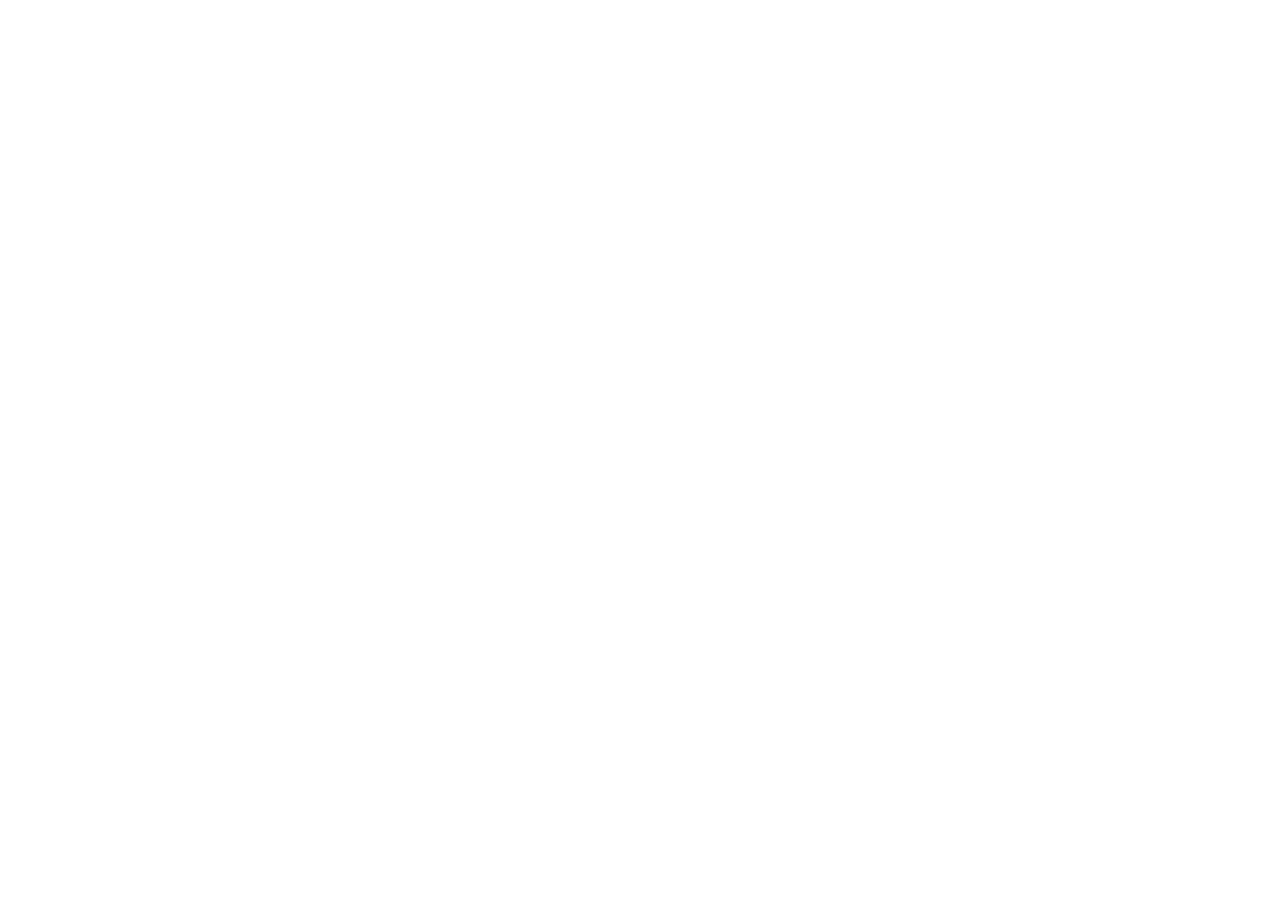
==== imageSlider/imgSlider.html @ 55ac81a4 "add boiler plate html and link script and stylesheets" ====
<!DOCTYPE html>
<html lang="en">
<head>
    <meta charset="UTF-8">
    <meta http-equiv="X-UA-Compatible" content="IE=edge">
    <meta name="viewport" content="width=device-width, initial-scale=1.0">
    <link rel="stylesheet" href="style.css">
    <script src="app.js"></script>
    <title>Image slider</title>
</head>
<body>
    
</body>
</html>
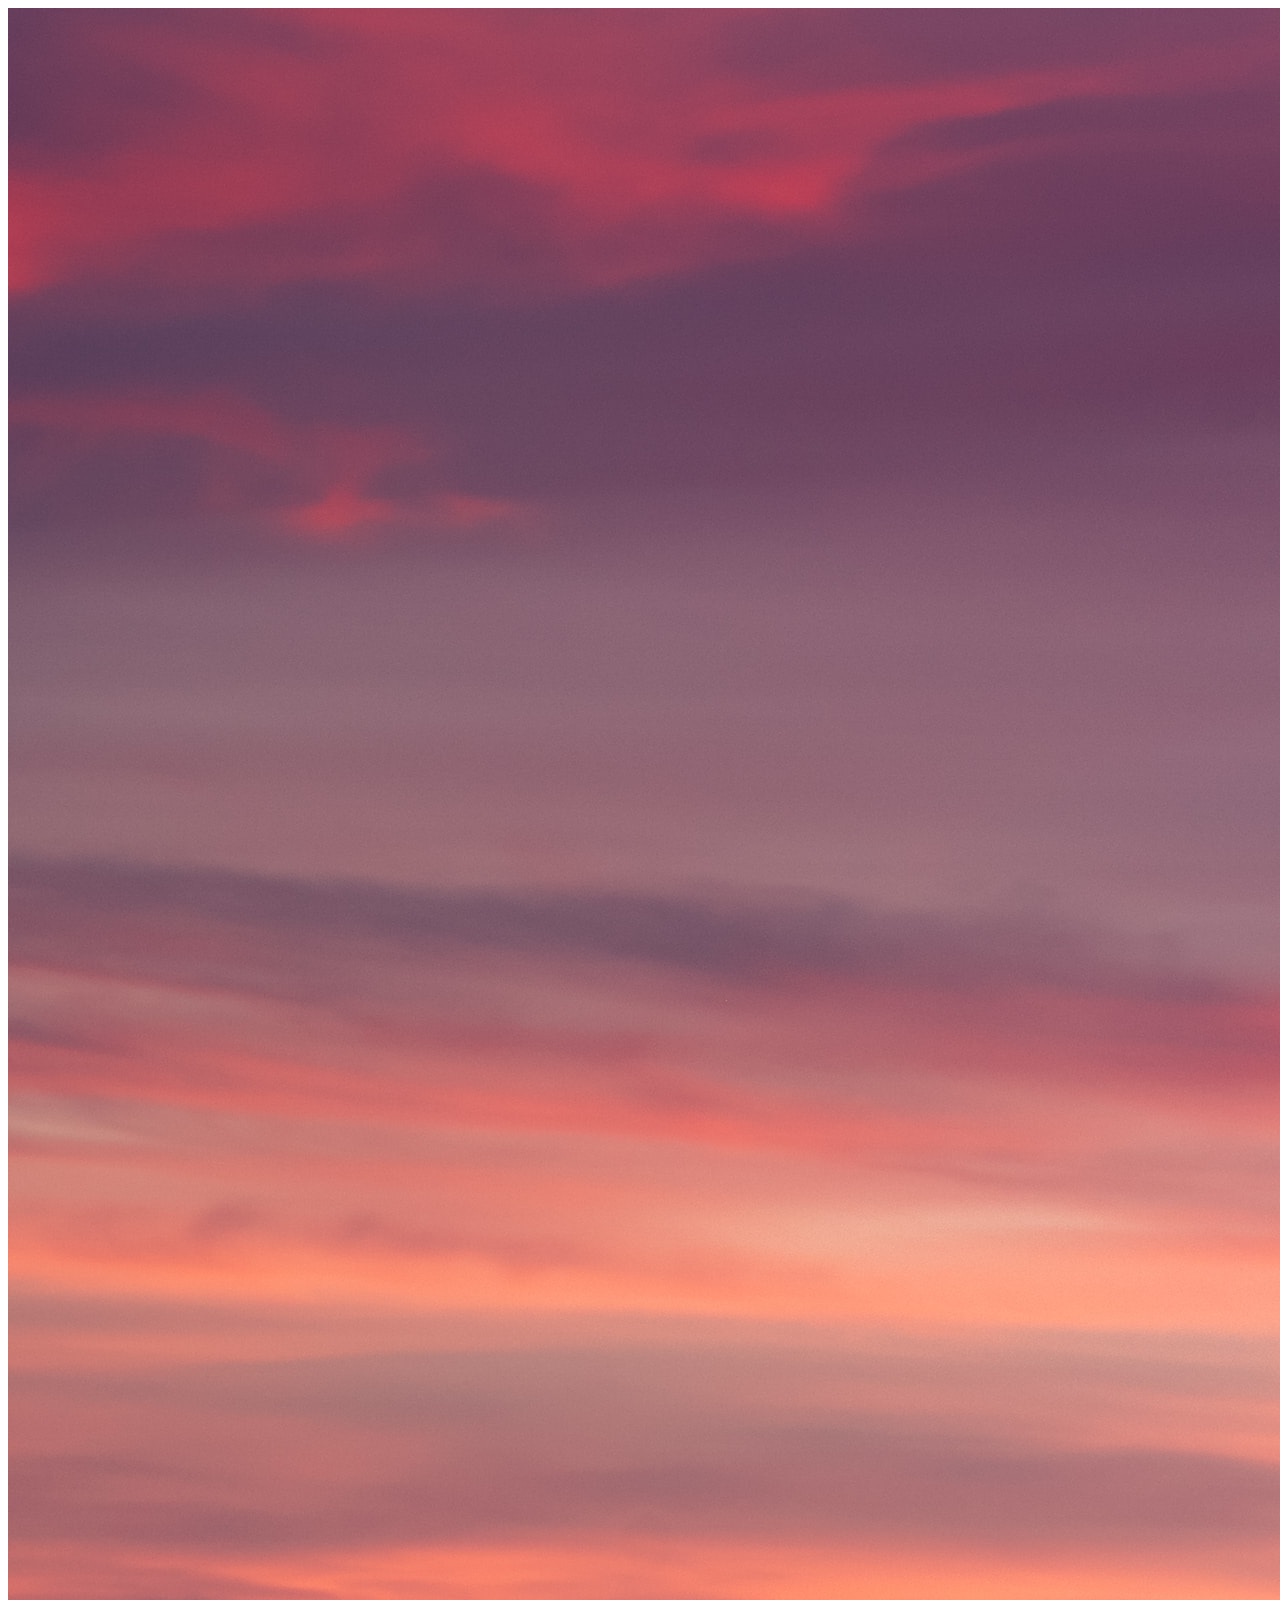
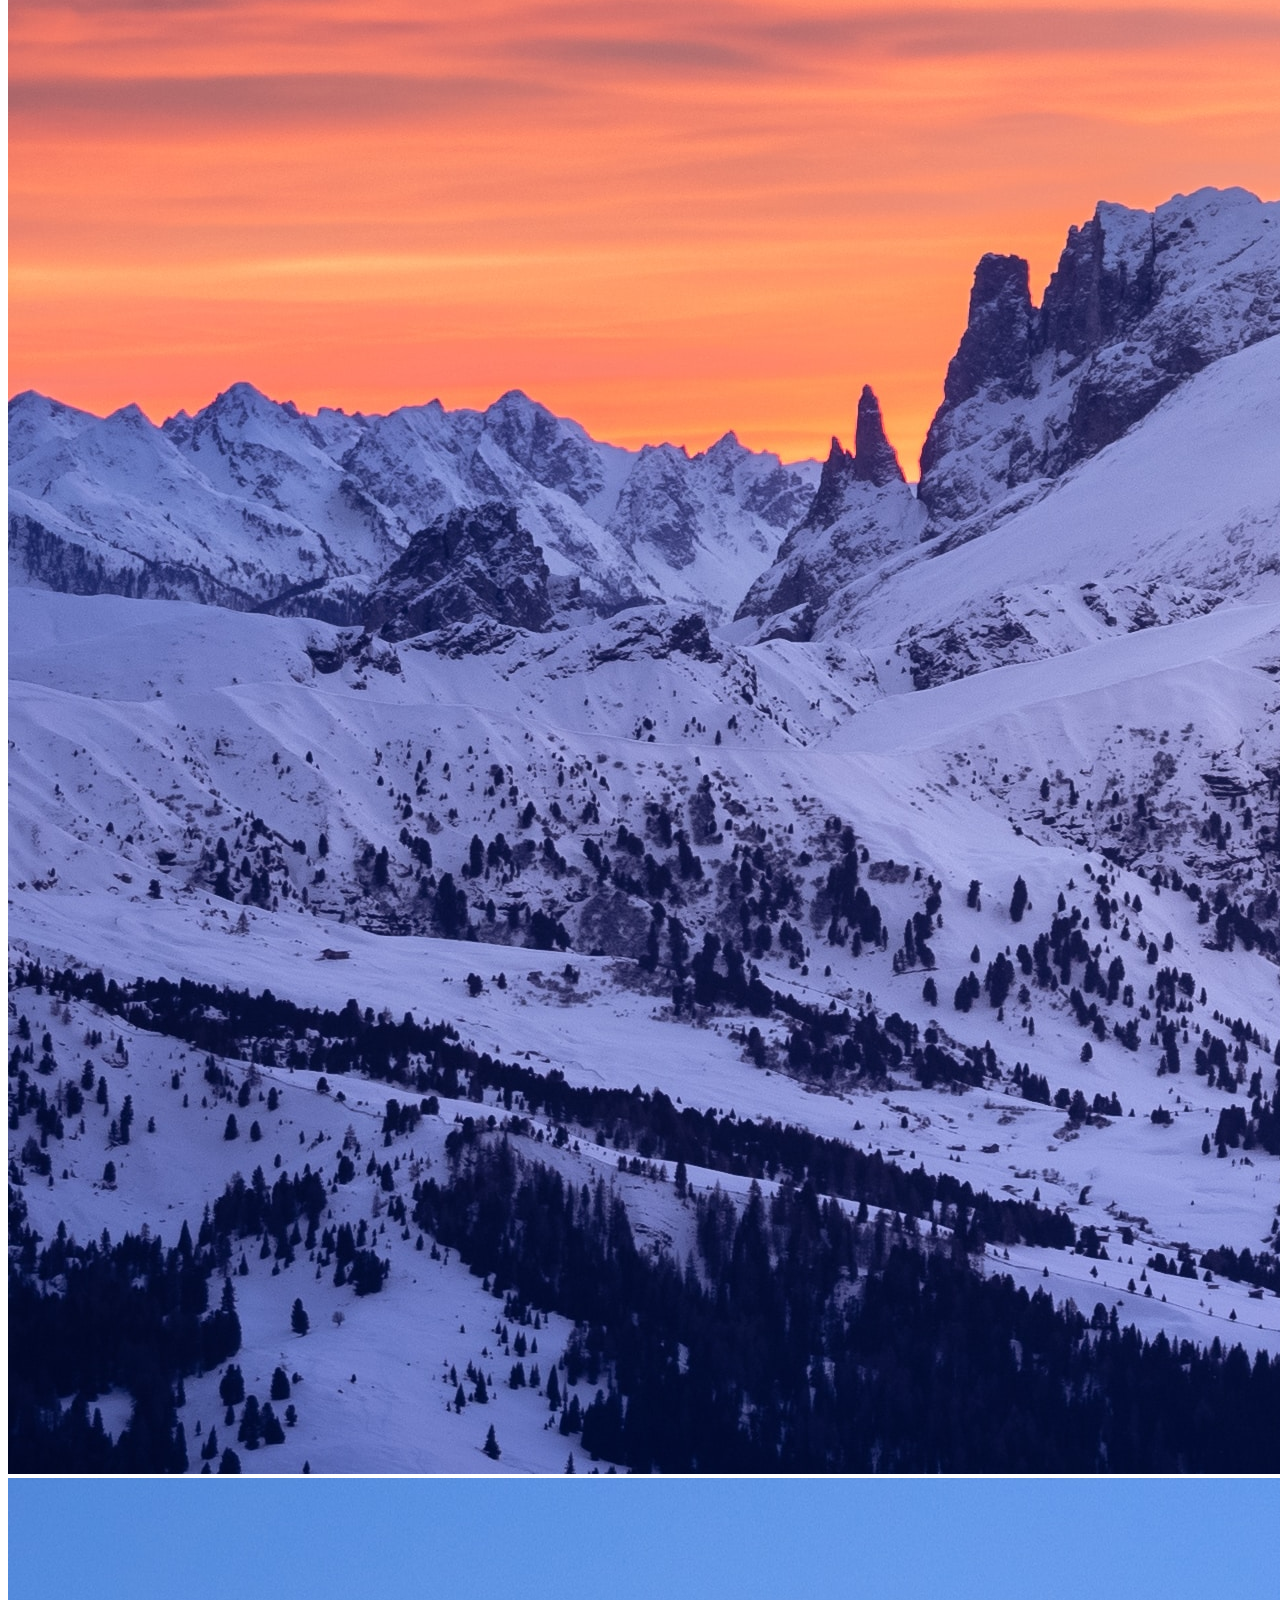
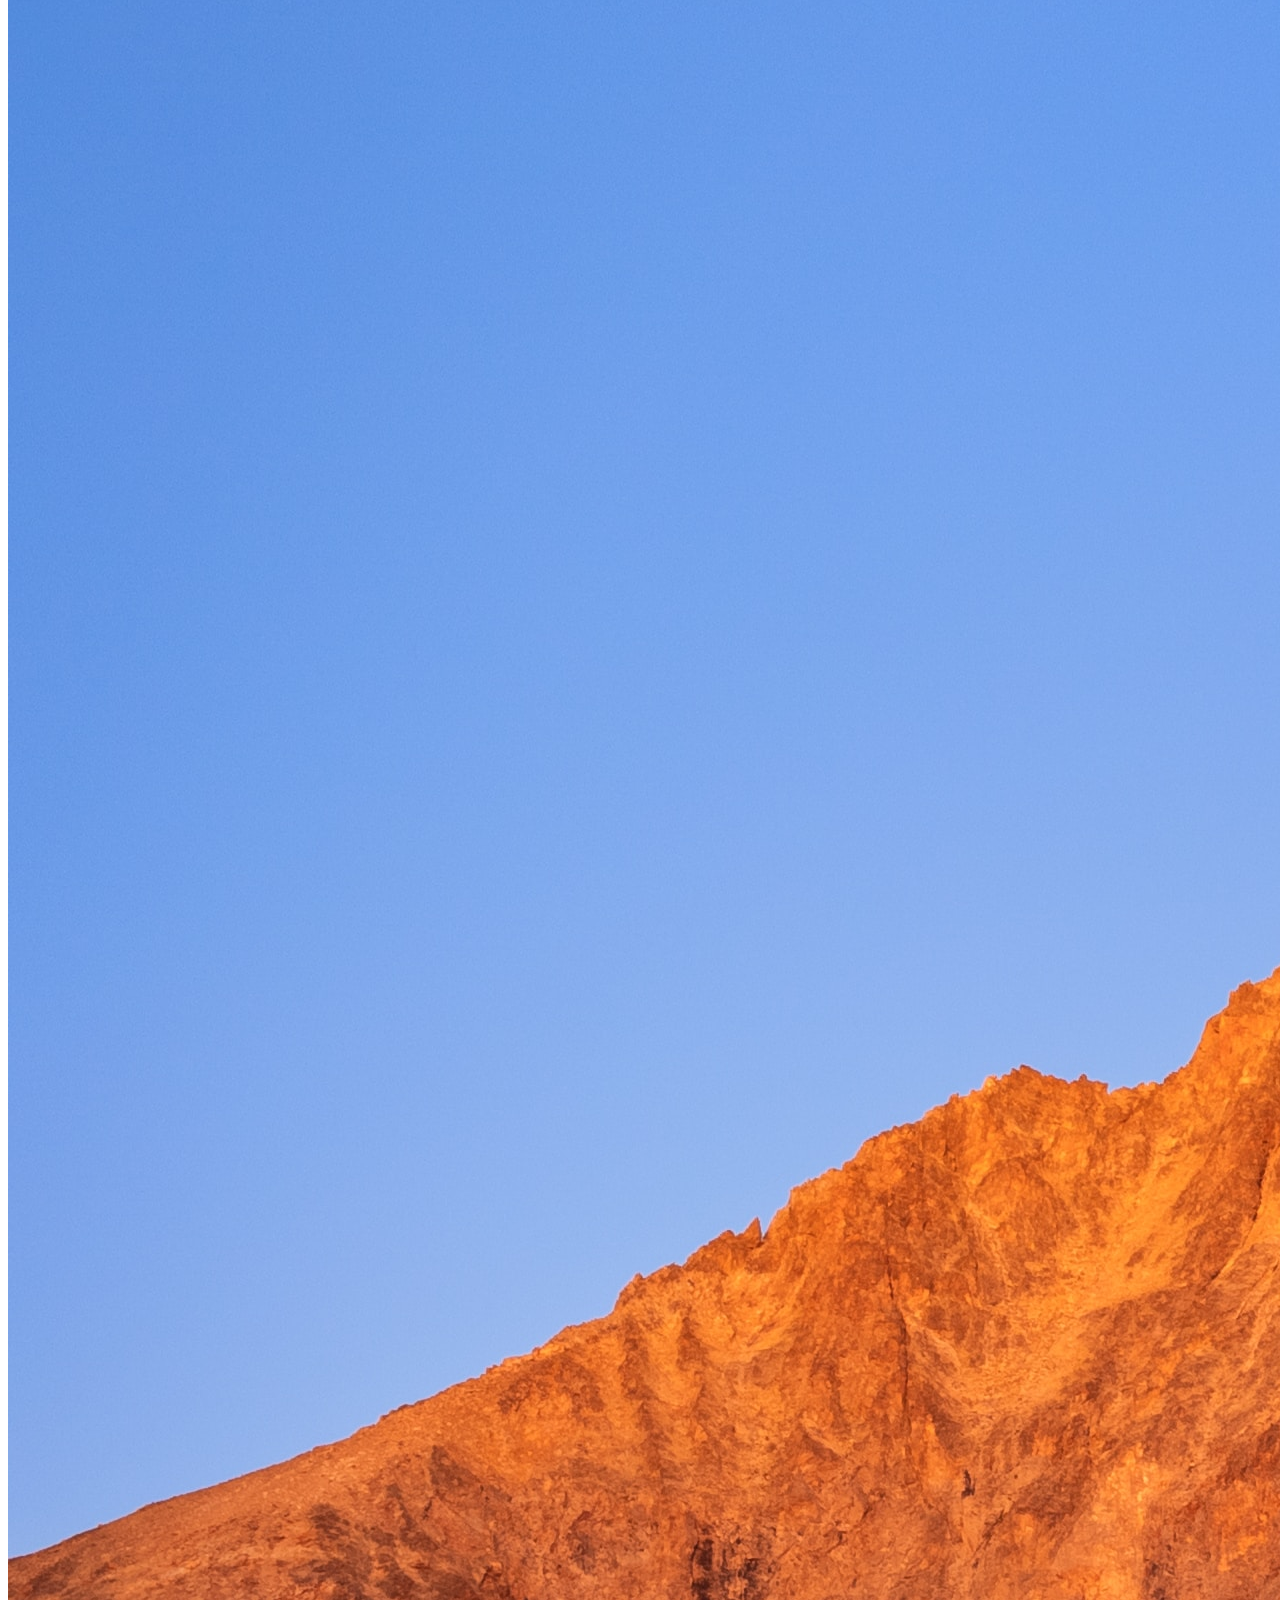
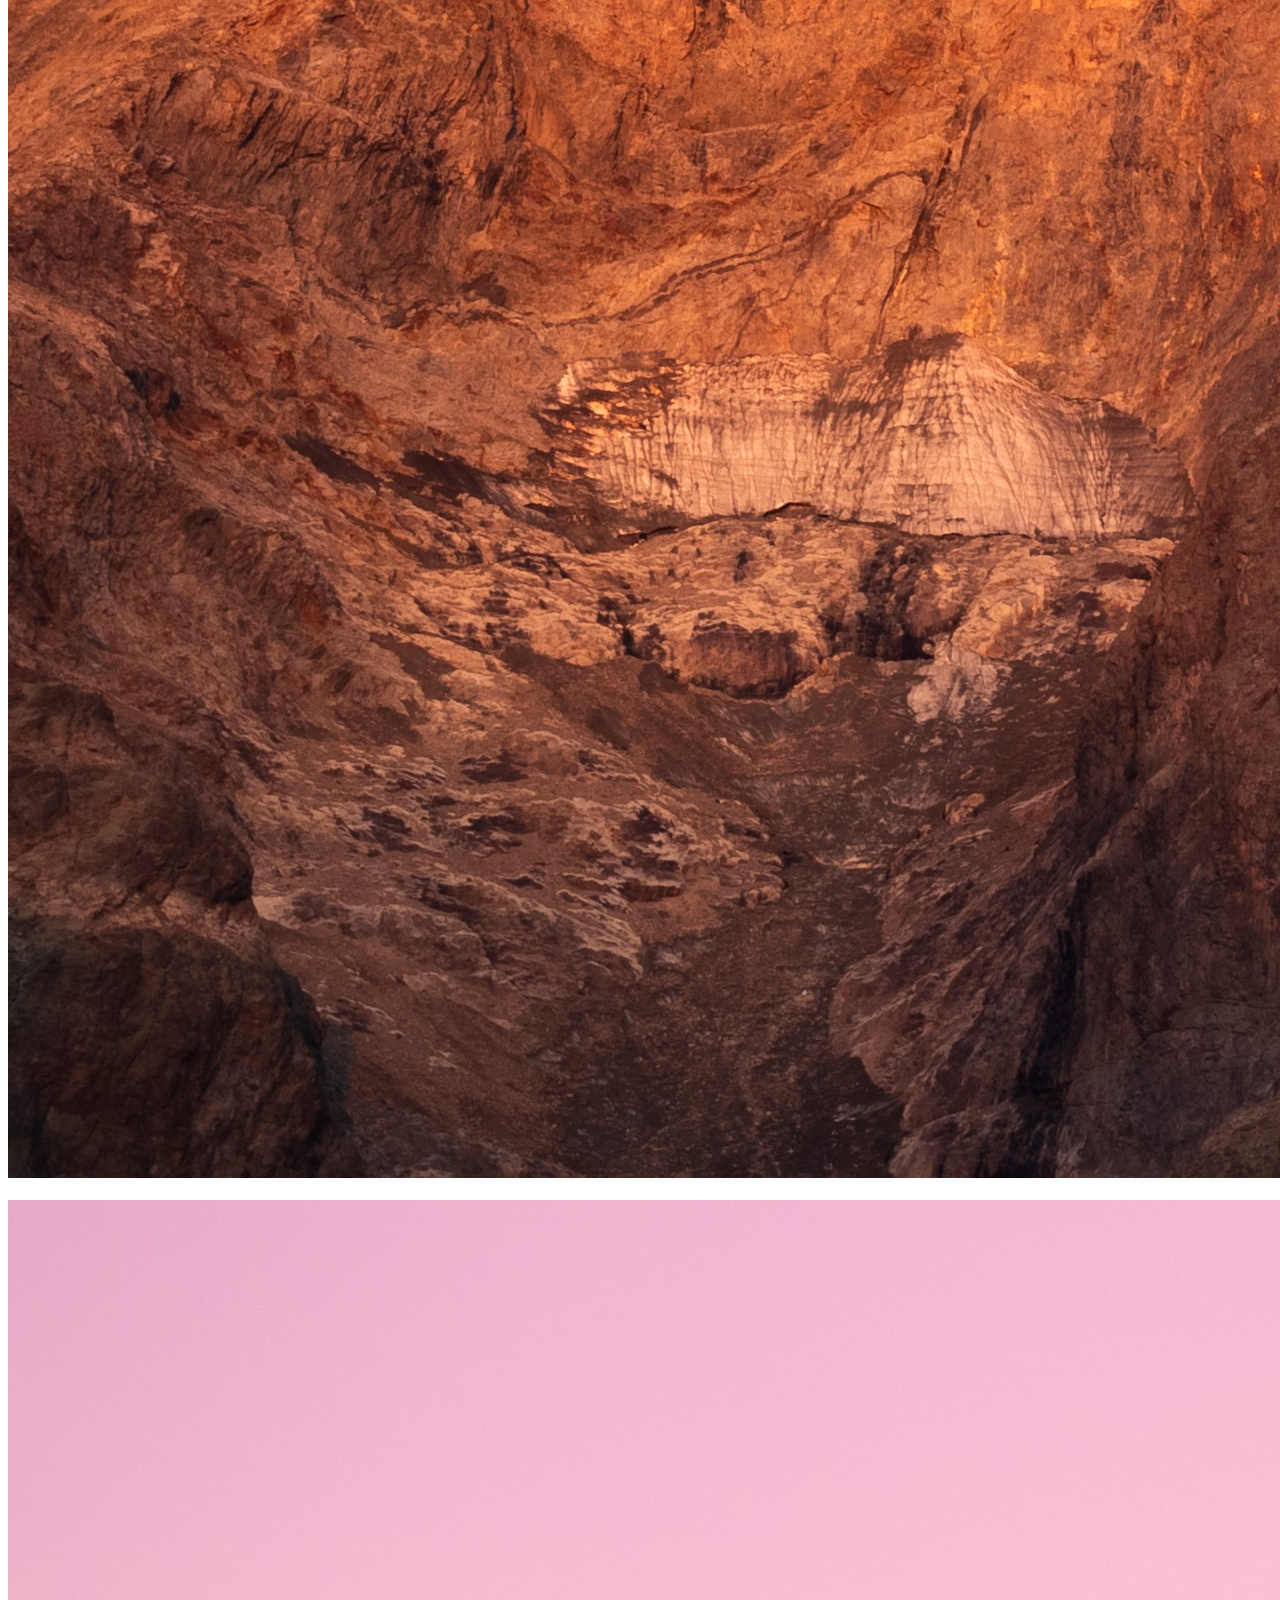
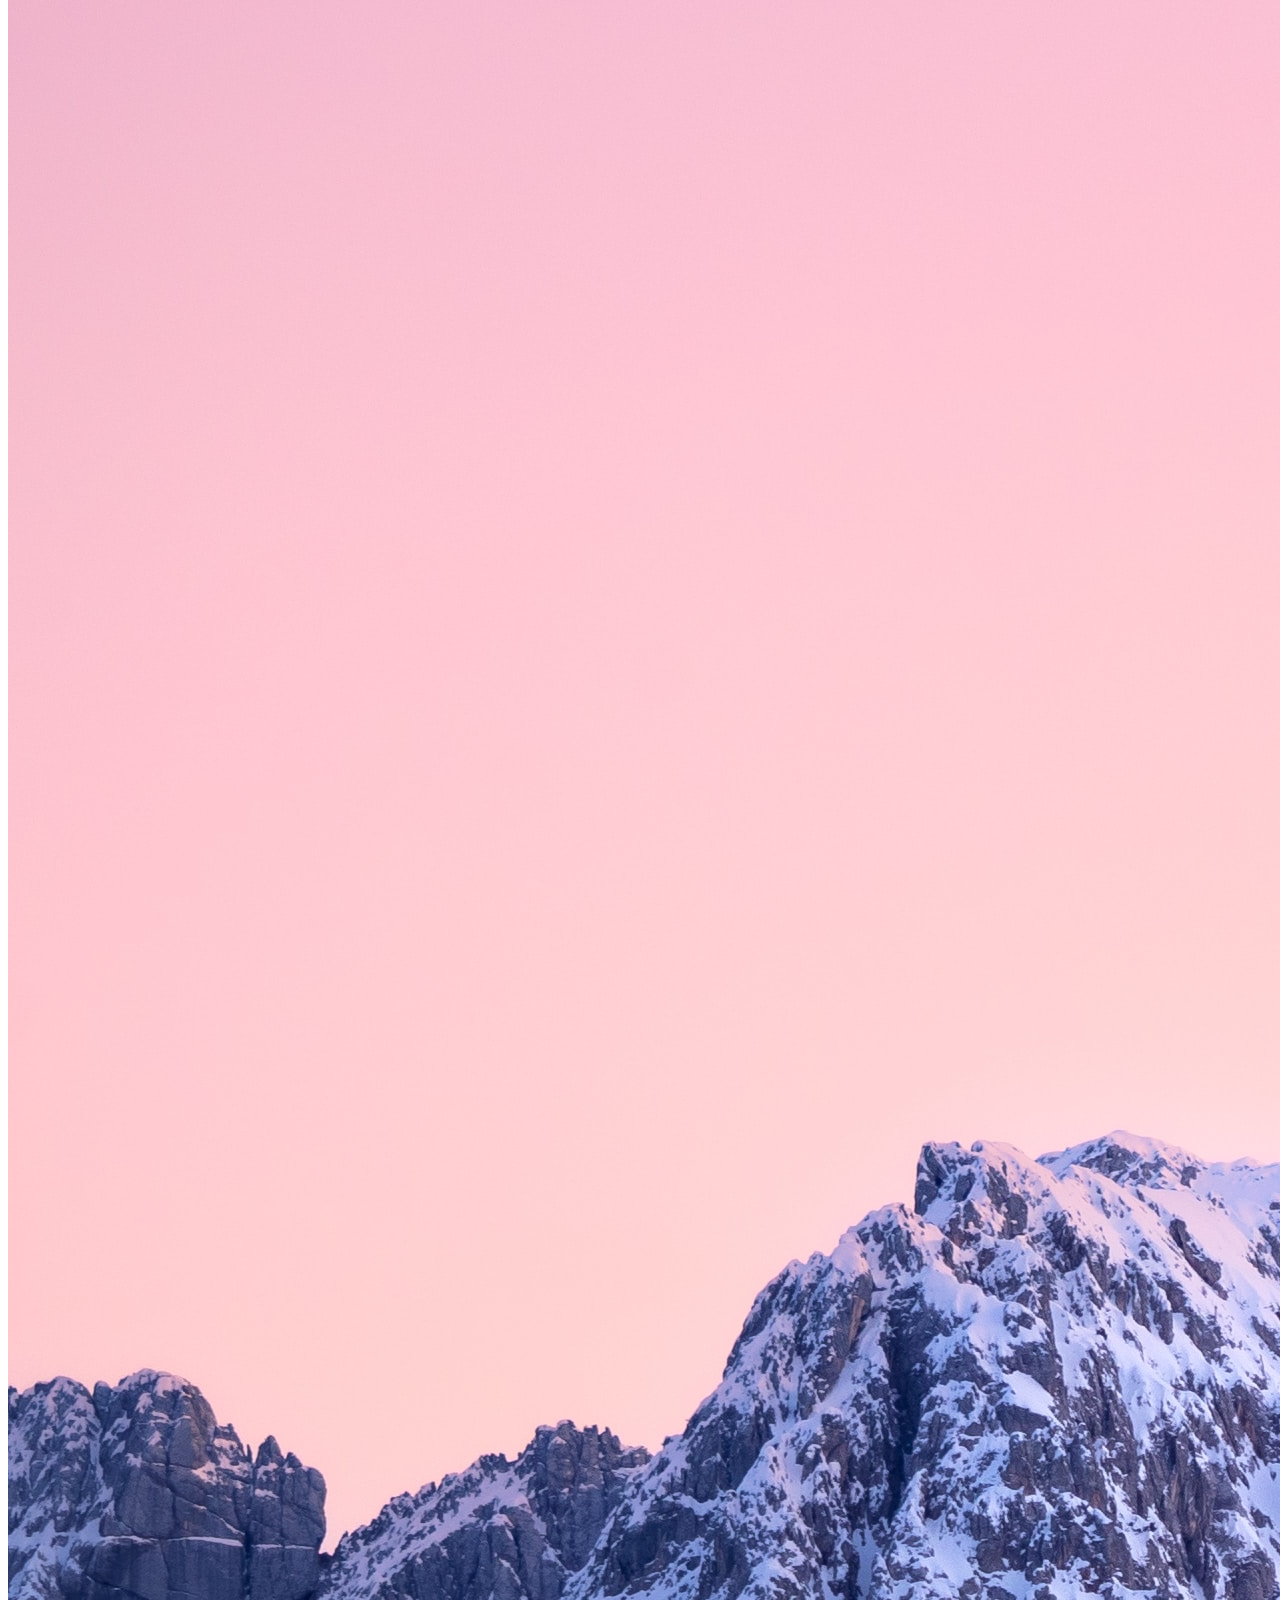
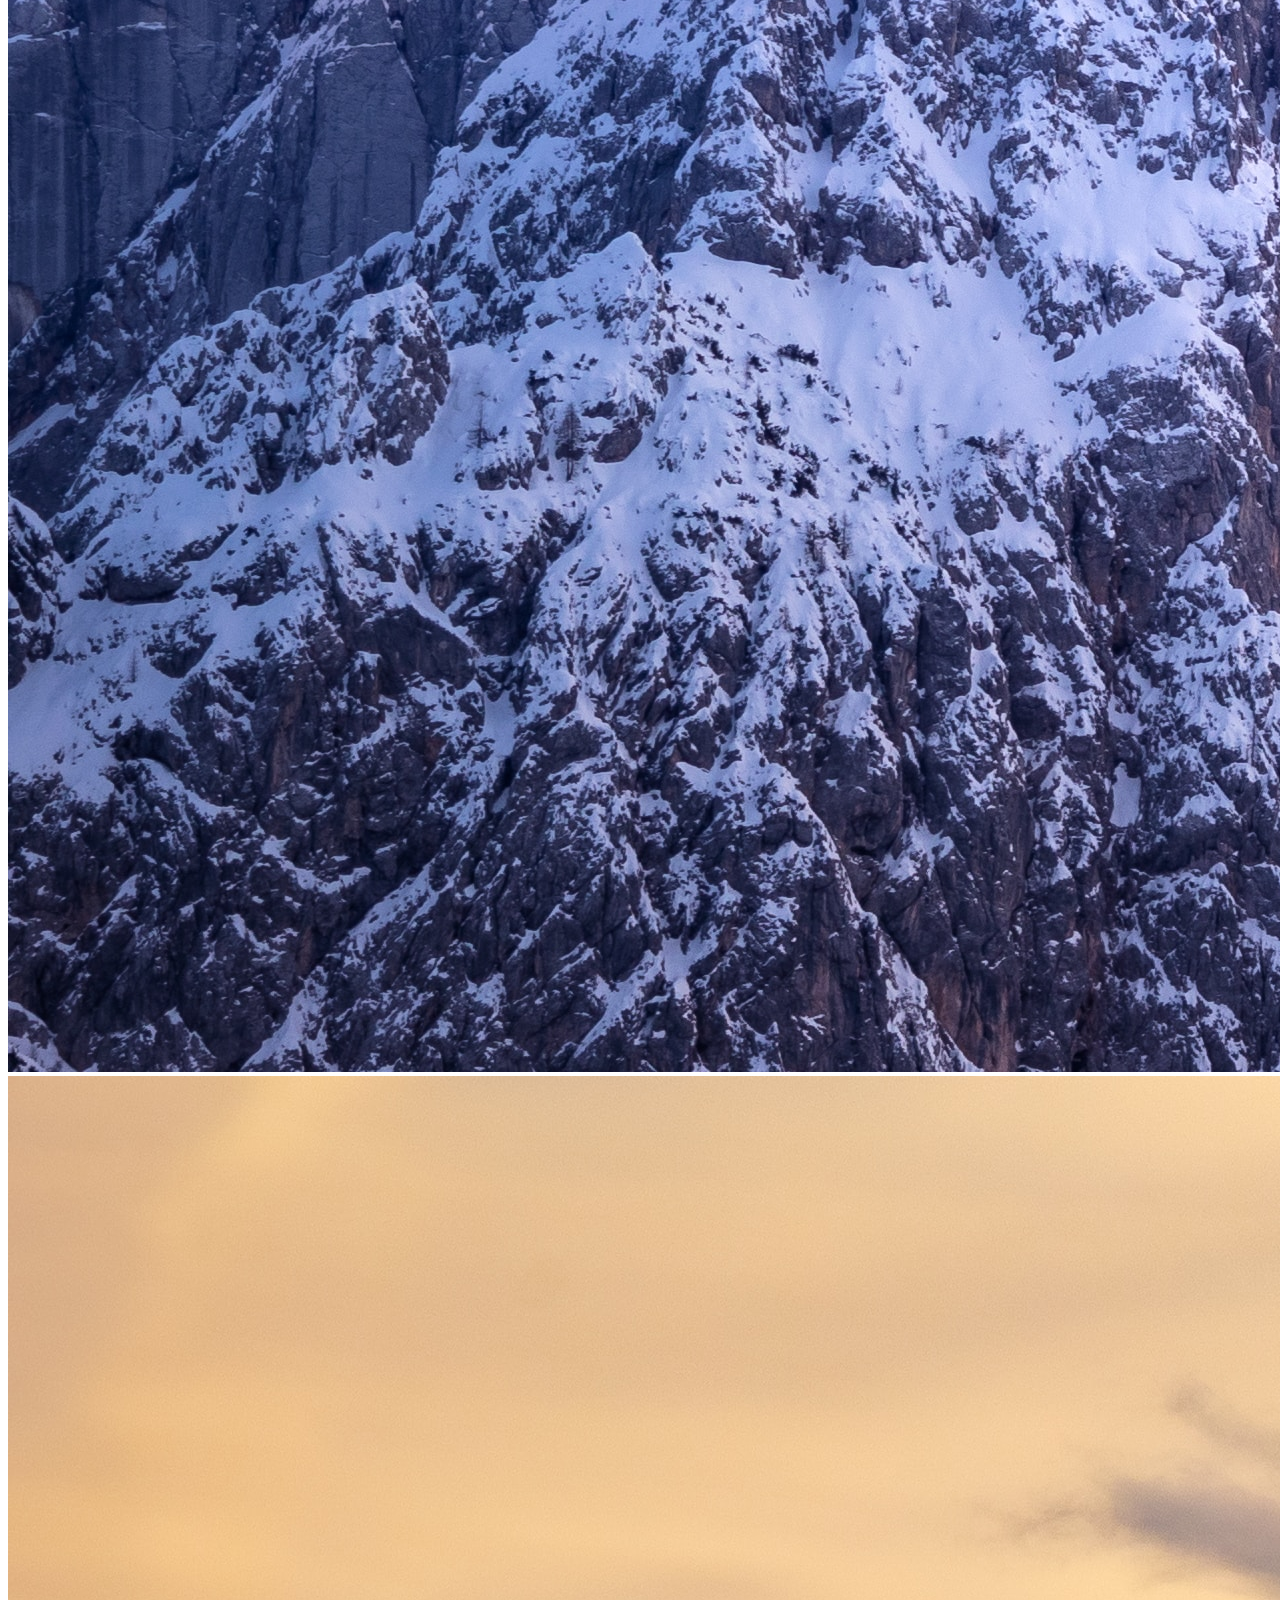
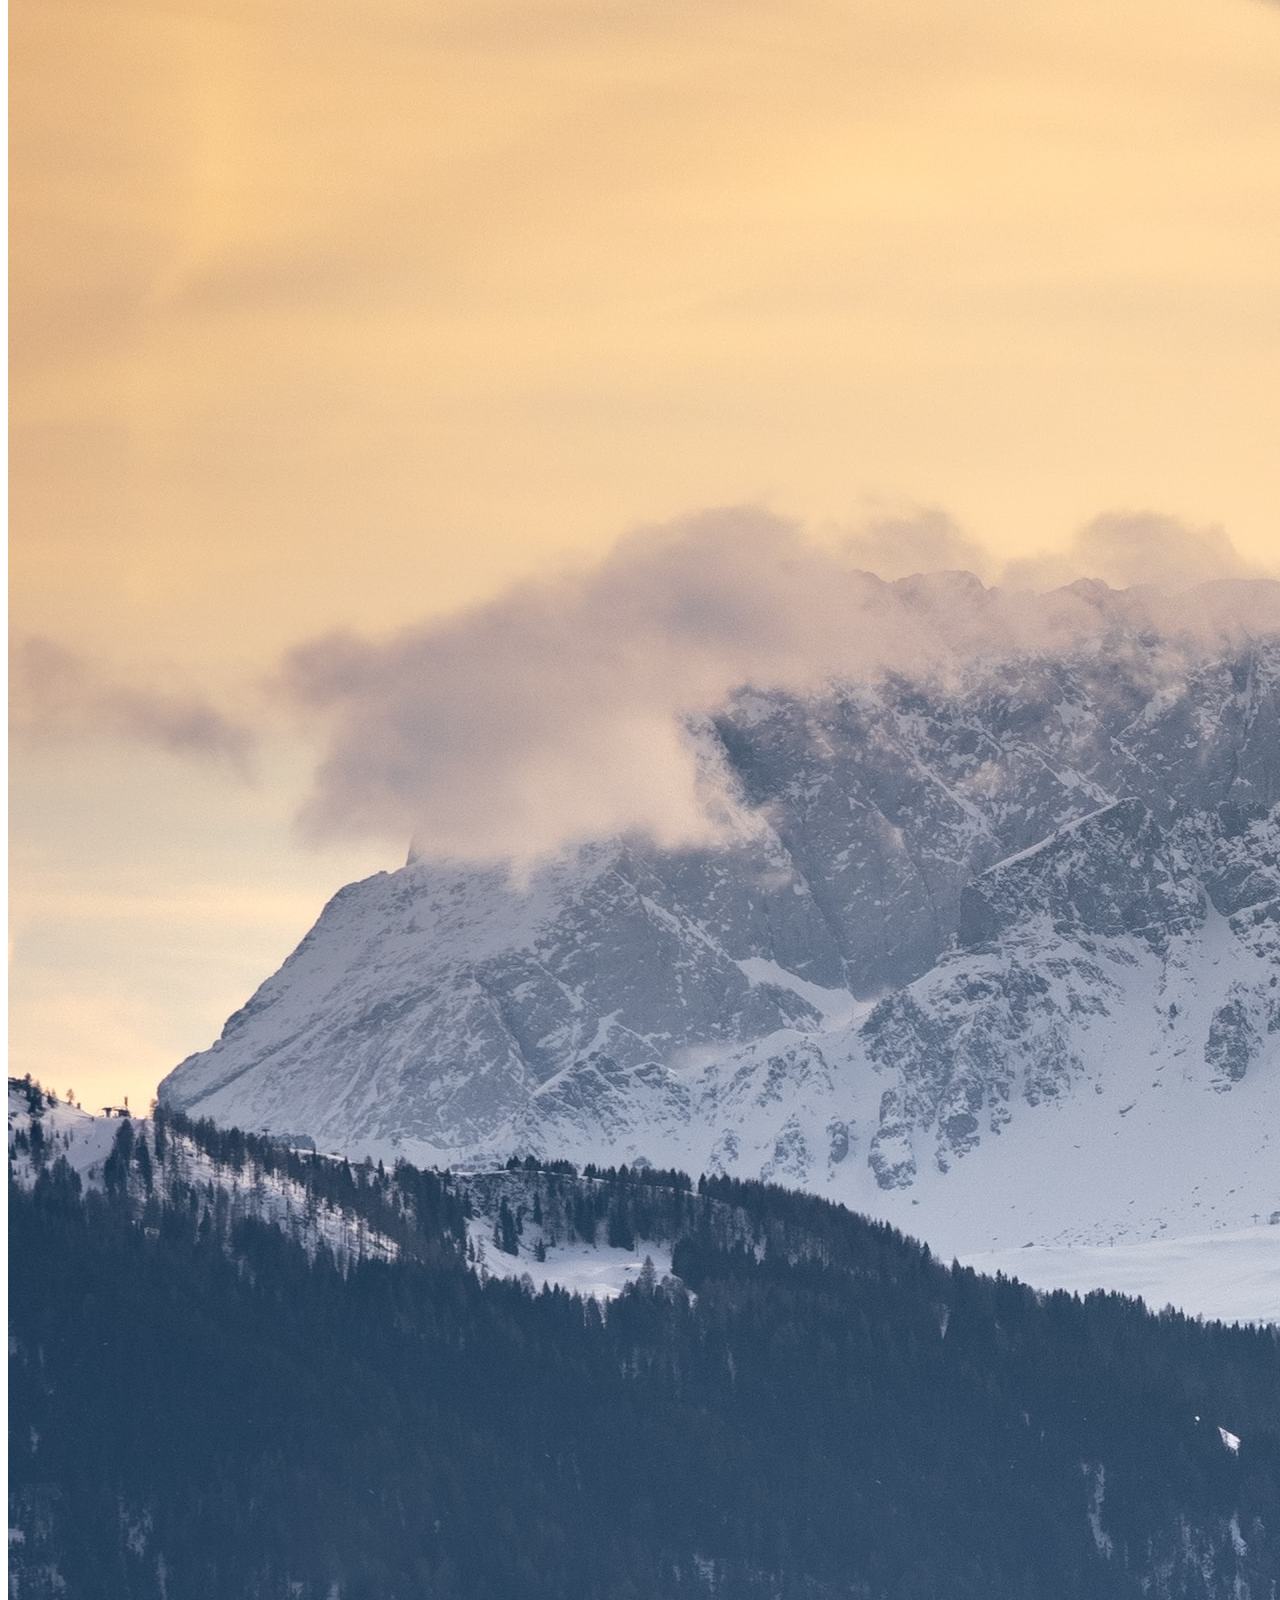
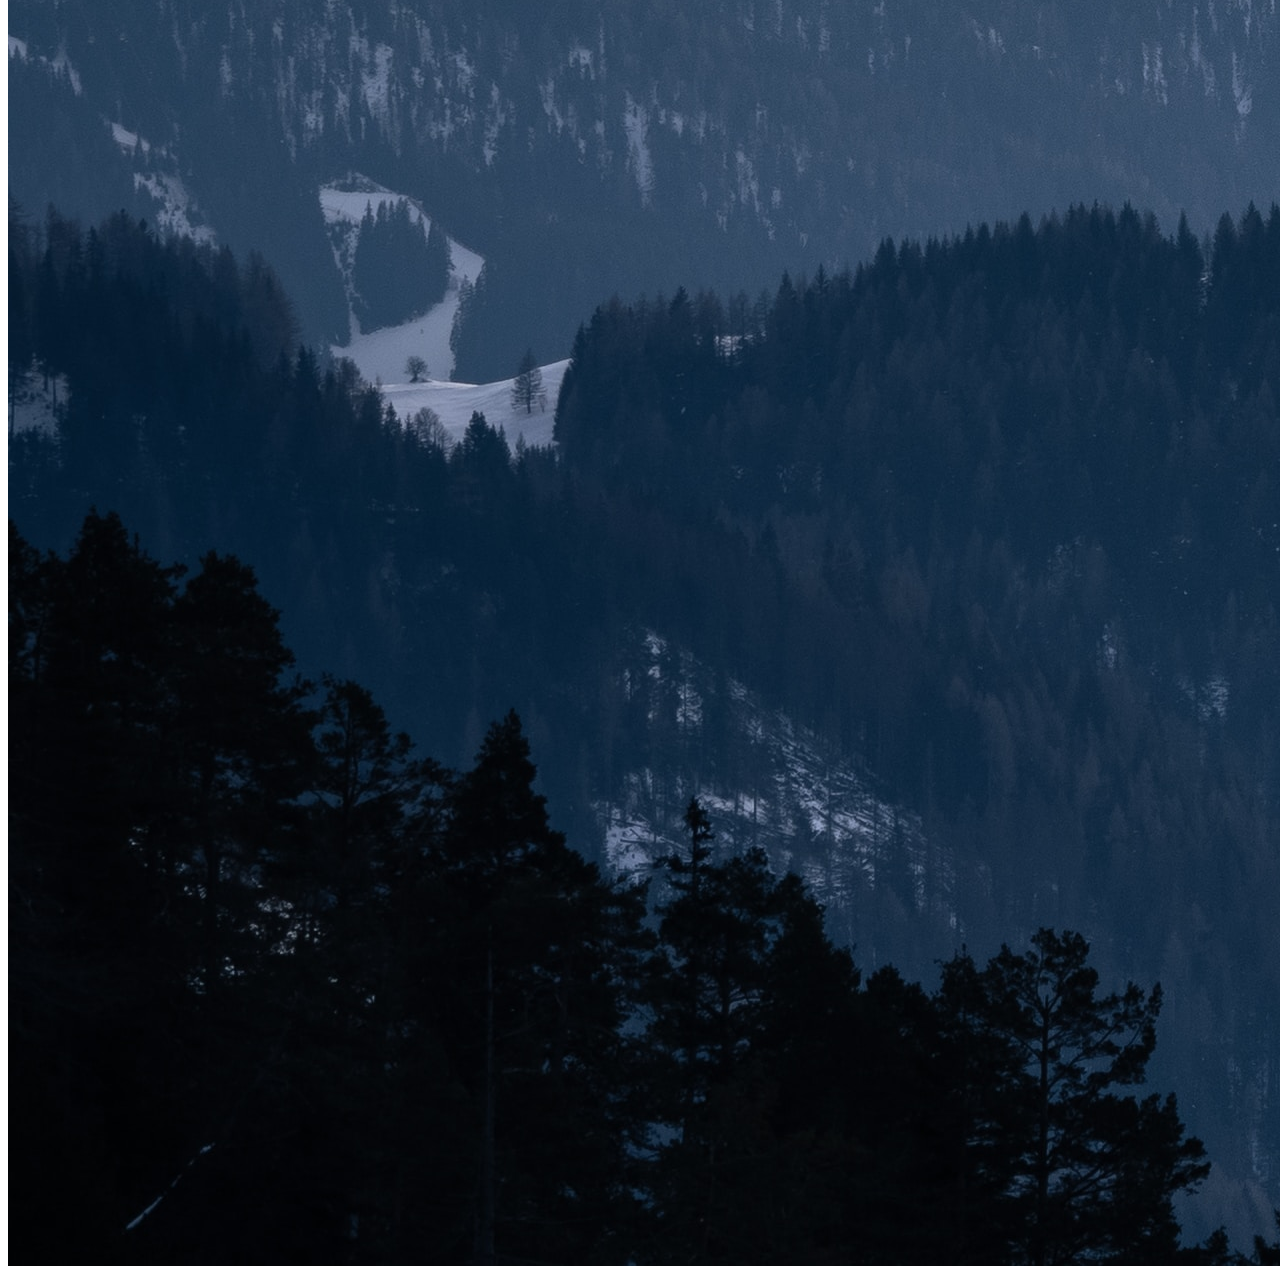
==== commit c454ed7f: "add images into the html" ====
--- a/imageSlider/imgSlider.html
+++ b/imageSlider/imgSlider.html
@@ -9,6 +9,12 @@
     <title>Image slider</title>
 </head>
 <body>
-    
+    <div class="frame">
+        <img src="images/marek-piwnicki-_4o-1pr2oqU-unsplash.jpg" alt="">
+        <img src="images/marek-piwnicki-EOpJ2ylfbGM-unsplash.jpg" alt="">
+        <img src="images/marek-piwnicki-F-TCA4XQfQI-unsplash.jpg" alt="">
+        <img src="images/marek-piwnicki-G3msBI-g1sI-unsplash.jpg" alt="">
+        <img src="images/marek-piwnicki-nN76NuKjE1E-unsplash.jpg" alt="">
+    </div>
 </body>
 </html>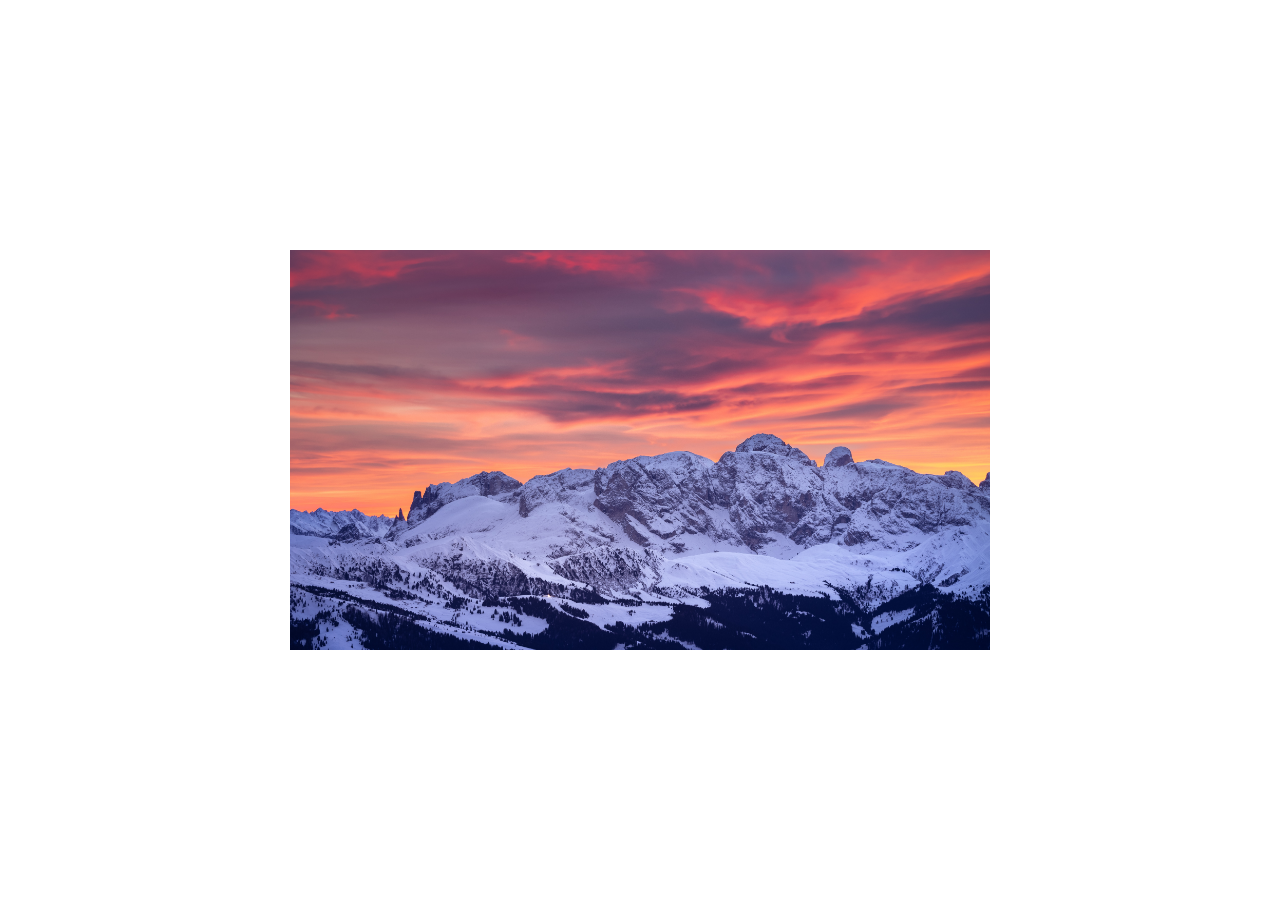
==== commit 27cb969a: "add classes to seperate the img and have a class current to decided which img is displayed" ====
--- a/imageSlider/imgSlider.html
+++ b/imageSlider/imgSlider.html
@@ -10,11 +10,11 @@
 </head>
 <body>
     <div class="frame">
-        <img src="images/marek-piwnicki-_4o-1pr2oqU-unsplash.jpg" alt="">
-        <img src="images/marek-piwnicki-EOpJ2ylfbGM-unsplash.jpg" alt="">
-        <img src="images/marek-piwnicki-F-TCA4XQfQI-unsplash.jpg" alt="">
-        <img src="images/marek-piwnicki-G3msBI-g1sI-unsplash.jpg" alt="">
-        <img src="images/marek-piwnicki-nN76NuKjE1E-unsplash.jpg" alt="">
+        <img class="current first" src="images/marek-piwnicki-_4o-1pr2oqU-unsplash.jpg" alt="">
+        <img class="second" src="images/marek-piwnicki-EOpJ2ylfbGM-unsplash.jpg" alt="">
+        <img class=" third" src="images/marek-piwnicki-F-TCA4XQfQI-unsplash.jpg" alt="">
+        <img class="fourth" src="images/marek-piwnicki-G3msBI-g1sI-unsplash.jpg" alt="">
+        <img class="fifth" src="images/marek-piwnicki-nN76NuKjE1E-unsplash.jpg" alt="">
     </div>
 </body>
 </html>--- a/imageSlider/style.css
+++ b/imageSlider/style.css
@@ -0,0 +1,22 @@
+*,*::before,*::after{
+    box-sizing: border-box;
+}
+
+body{
+    height: 100vh;
+    margin: 0;
+    padding: 0;
+    display: grid;
+    place-content: center;
+}
+
+img{
+    width: 700px;
+    height: 400px;
+}
+
+.frame{
+    width: 700px;
+    height: 400px;
+    overflow: hidden; 
+}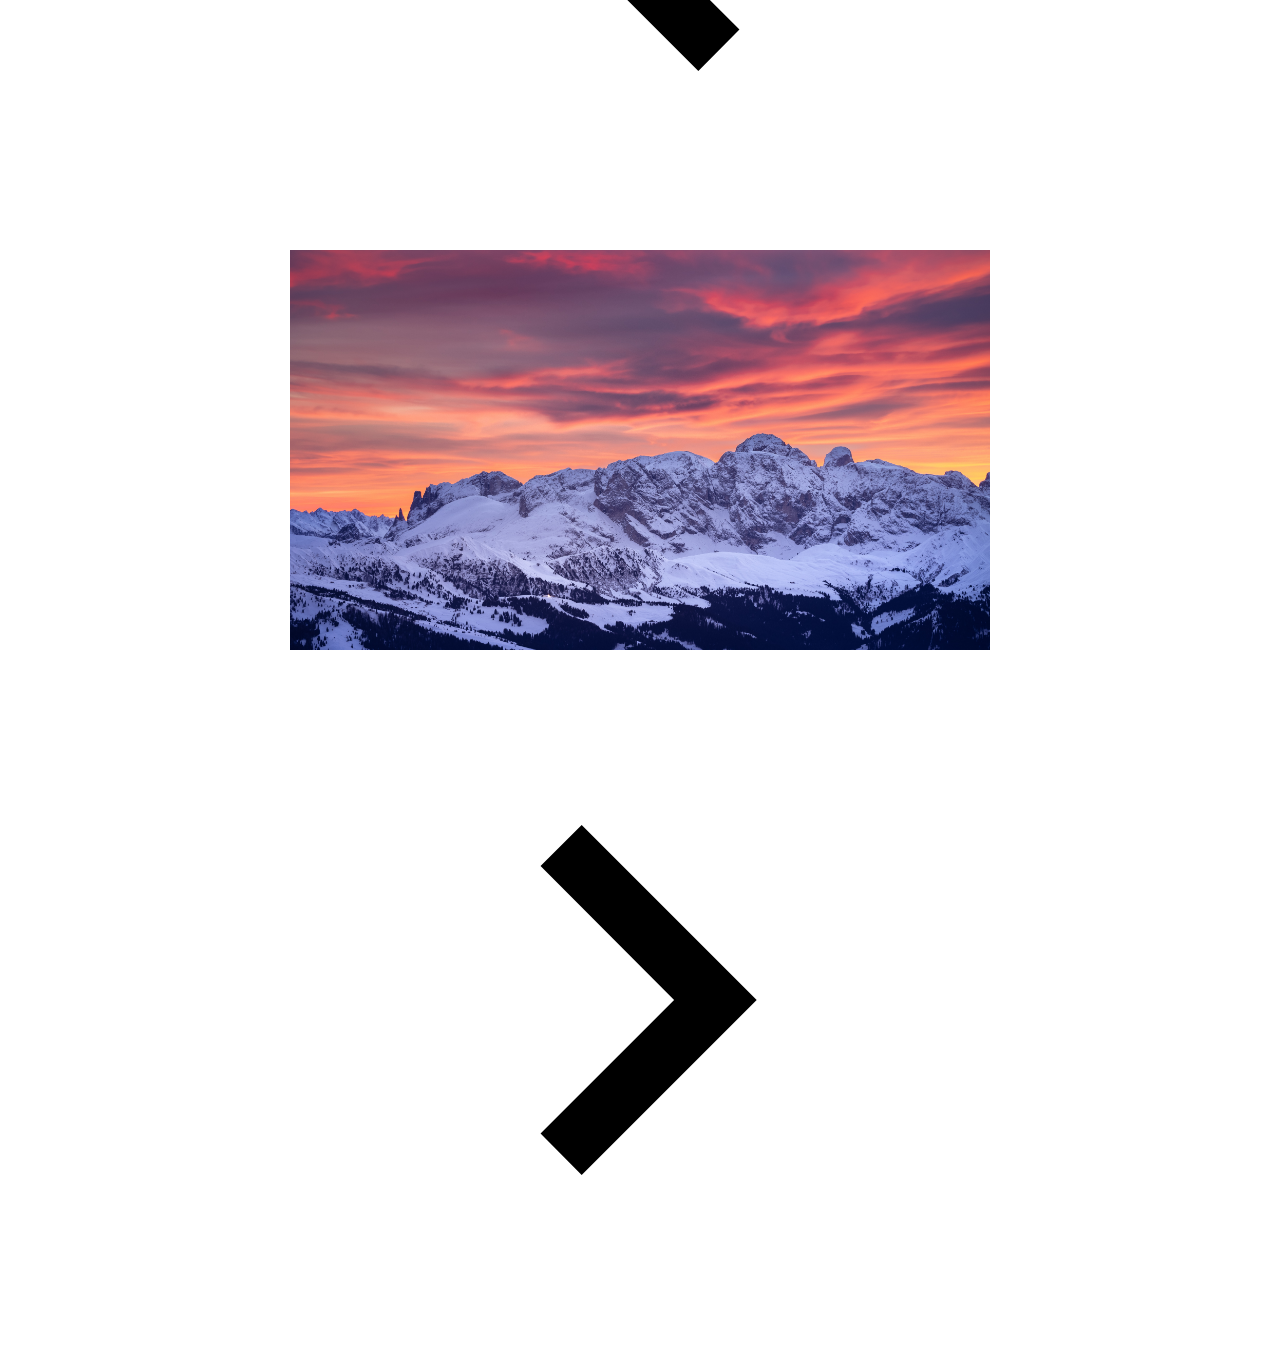
==== commit 26415727: "add svgs for next and prev and wrap everything in  a container" ====
--- a/imageSlider/imgSlider.html
+++ b/imageSlider/imgSlider.html
@@ -9,12 +9,20 @@
     <title>Image slider</title>
 </head>
 <body>
-    <div class="frame">
-        <img class="current first" src="images/marek-piwnicki-_4o-1pr2oqU-unsplash.jpg" alt="">
-        <img class="second" src="images/marek-piwnicki-EOpJ2ylfbGM-unsplash.jpg" alt="">
-        <img class=" third" src="images/marek-piwnicki-F-TCA4XQfQI-unsplash.jpg" alt="">
-        <img class="fourth" src="images/marek-piwnicki-G3msBI-g1sI-unsplash.jpg" alt="">
-        <img class="fifth" src="images/marek-piwnicki-nN76NuKjE1E-unsplash.jpg" alt="">
+    <div class="container">
+        <div class="prev">
+            <svg xmlns="http://www.w3.org/2000/svg" viewBox="0 0 24 24"><title>chevron-left</title><path d="M15.41,16.58L10.83,12L15.41,7.41L14,6L8,12L14,18L15.41,16.58Z" /></svg>
+        </div>
+        <div class="frame">
+            <img class="current first" src="images/marek-piwnicki-_4o-1pr2oqU-unsplash.jpg" alt="">
+            <img class="second" src="images/marek-piwnicki-EOpJ2ylfbGM-unsplash.jpg" alt="">
+            <img class=" third" src="images/marek-piwnicki-F-TCA4XQfQI-unsplash.jpg" alt="">
+            <img class="fourth" src="images/marek-piwnicki-G3msBI-g1sI-unsplash.jpg" alt="">
+            <img class="fifth" src="images/marek-piwnicki-nN76NuKjE1E-unsplash.jpg" alt="">
+        </div>
+        <div class="next">
+            <svg xmlns="http://www.w3.org/2000/svg" viewBox="0 0 24 24"><title>chevron-right</title><path d="M8.59,16.58L13.17,12L8.59,7.41L10,6L16,12L10,18L8.59,16.58Z" /></svg>
+        </div>
     </div>
 </body>
 </html>--- a/imageSlider/style.css
+++ b/imageSlider/style.css
@@ -13,10 +13,15 @@
 img{
     width: 700px;
     height: 400px;
+    display: none;
 }
 
 .frame{
     width: 700px;
     height: 400px;
     overflow: hidden; 
+}
+
+.current{
+    display: inline;
 }